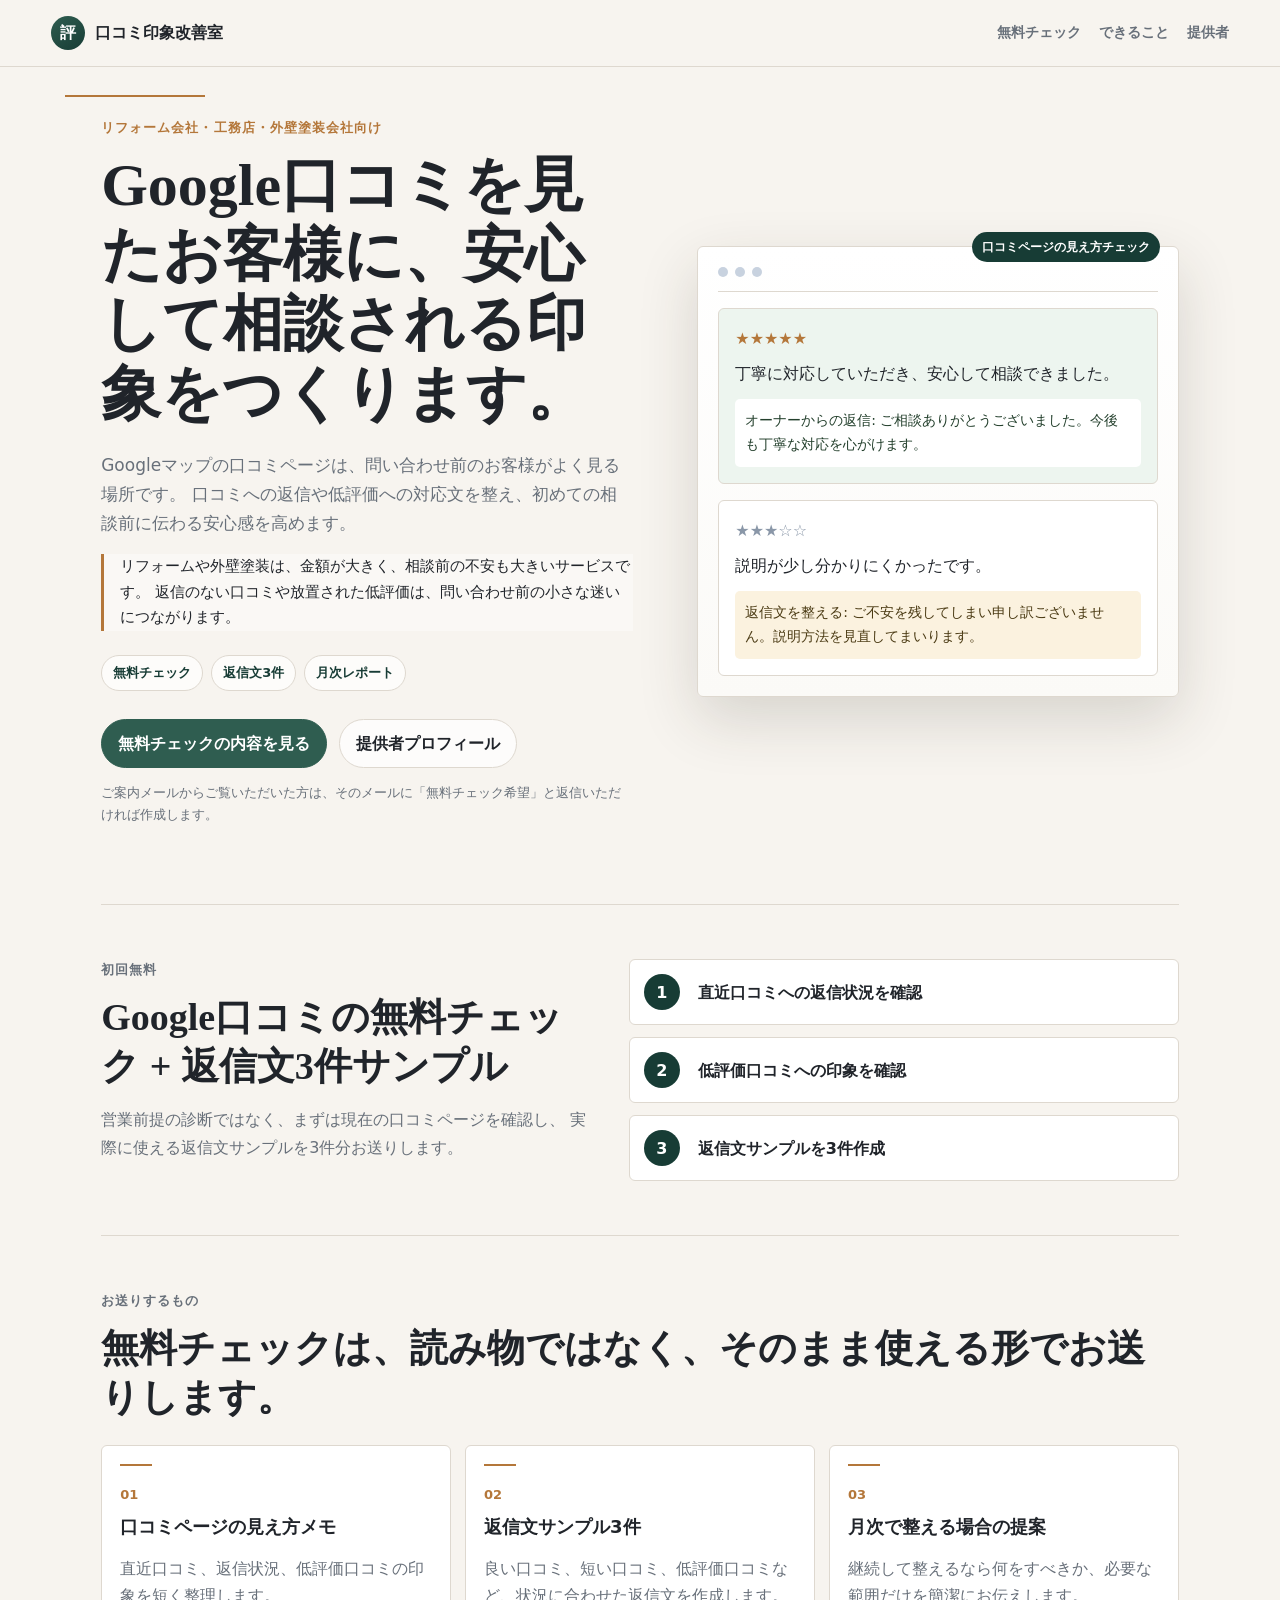
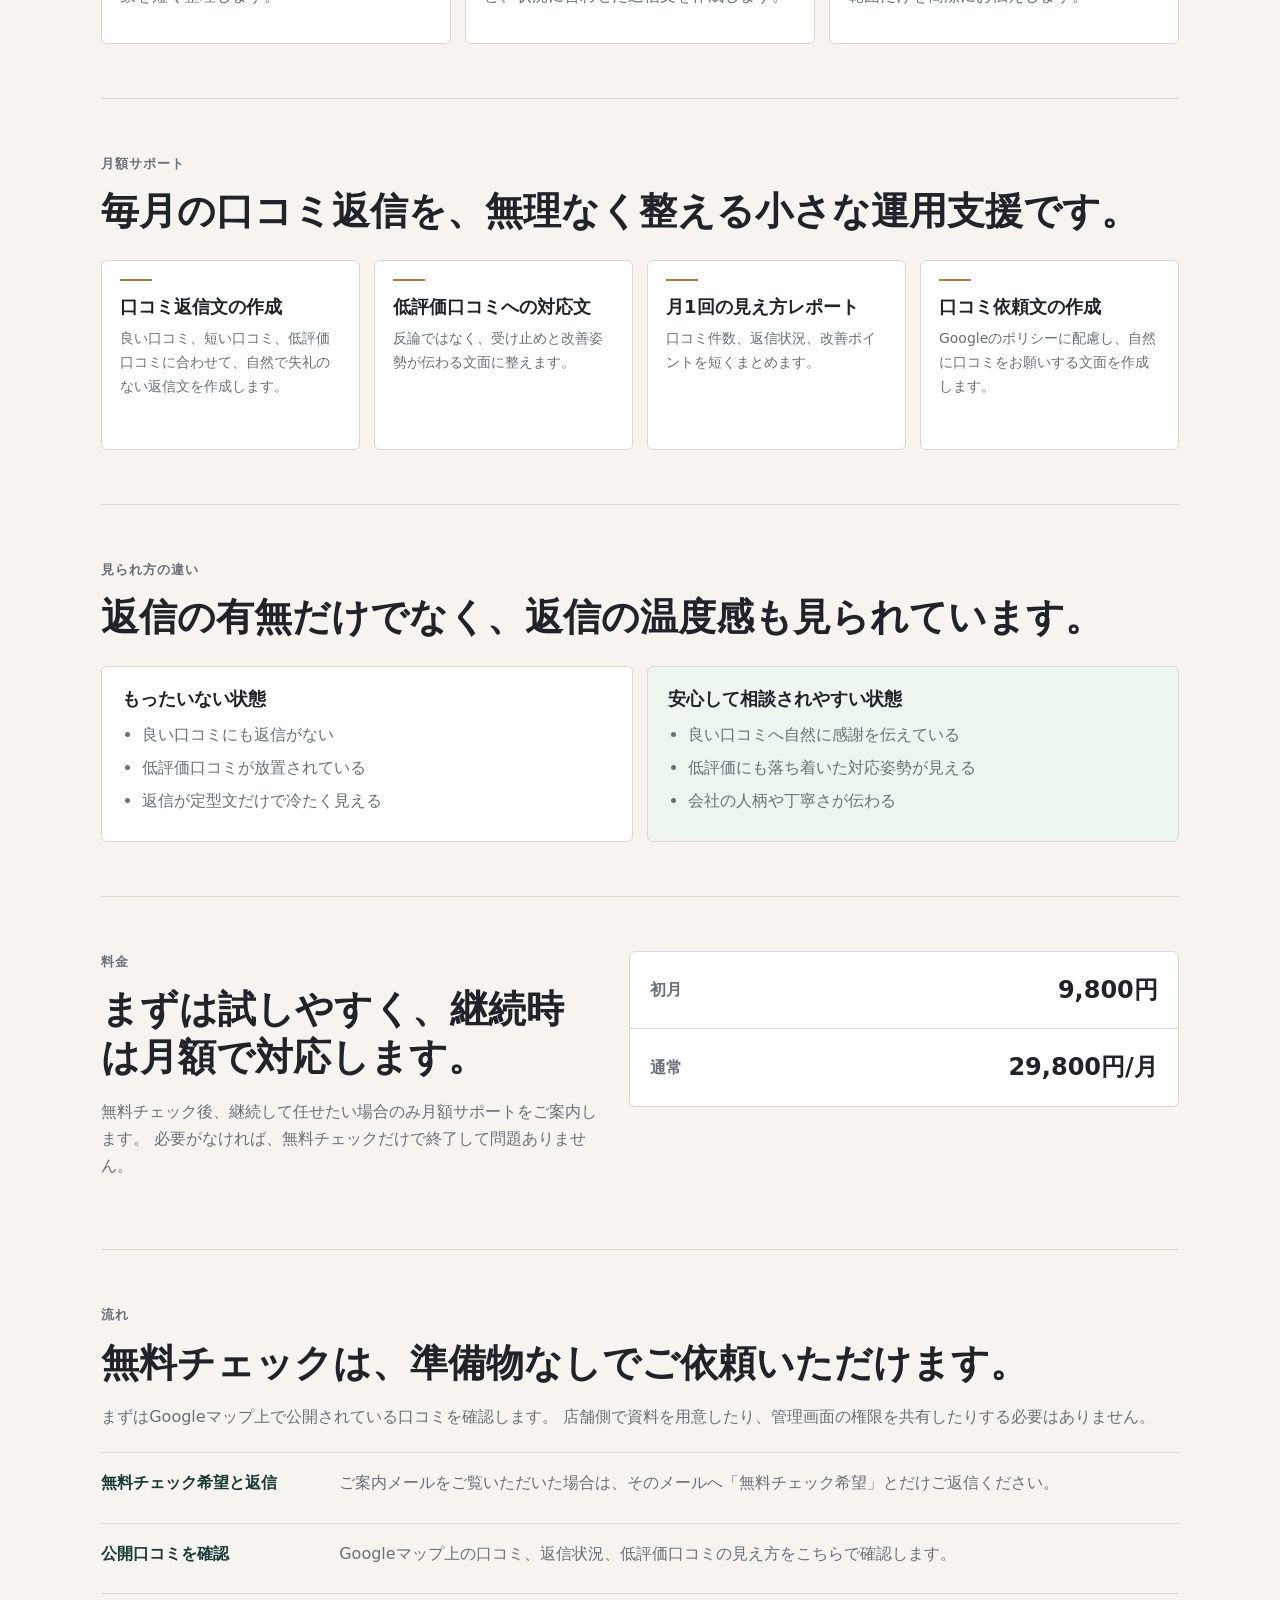
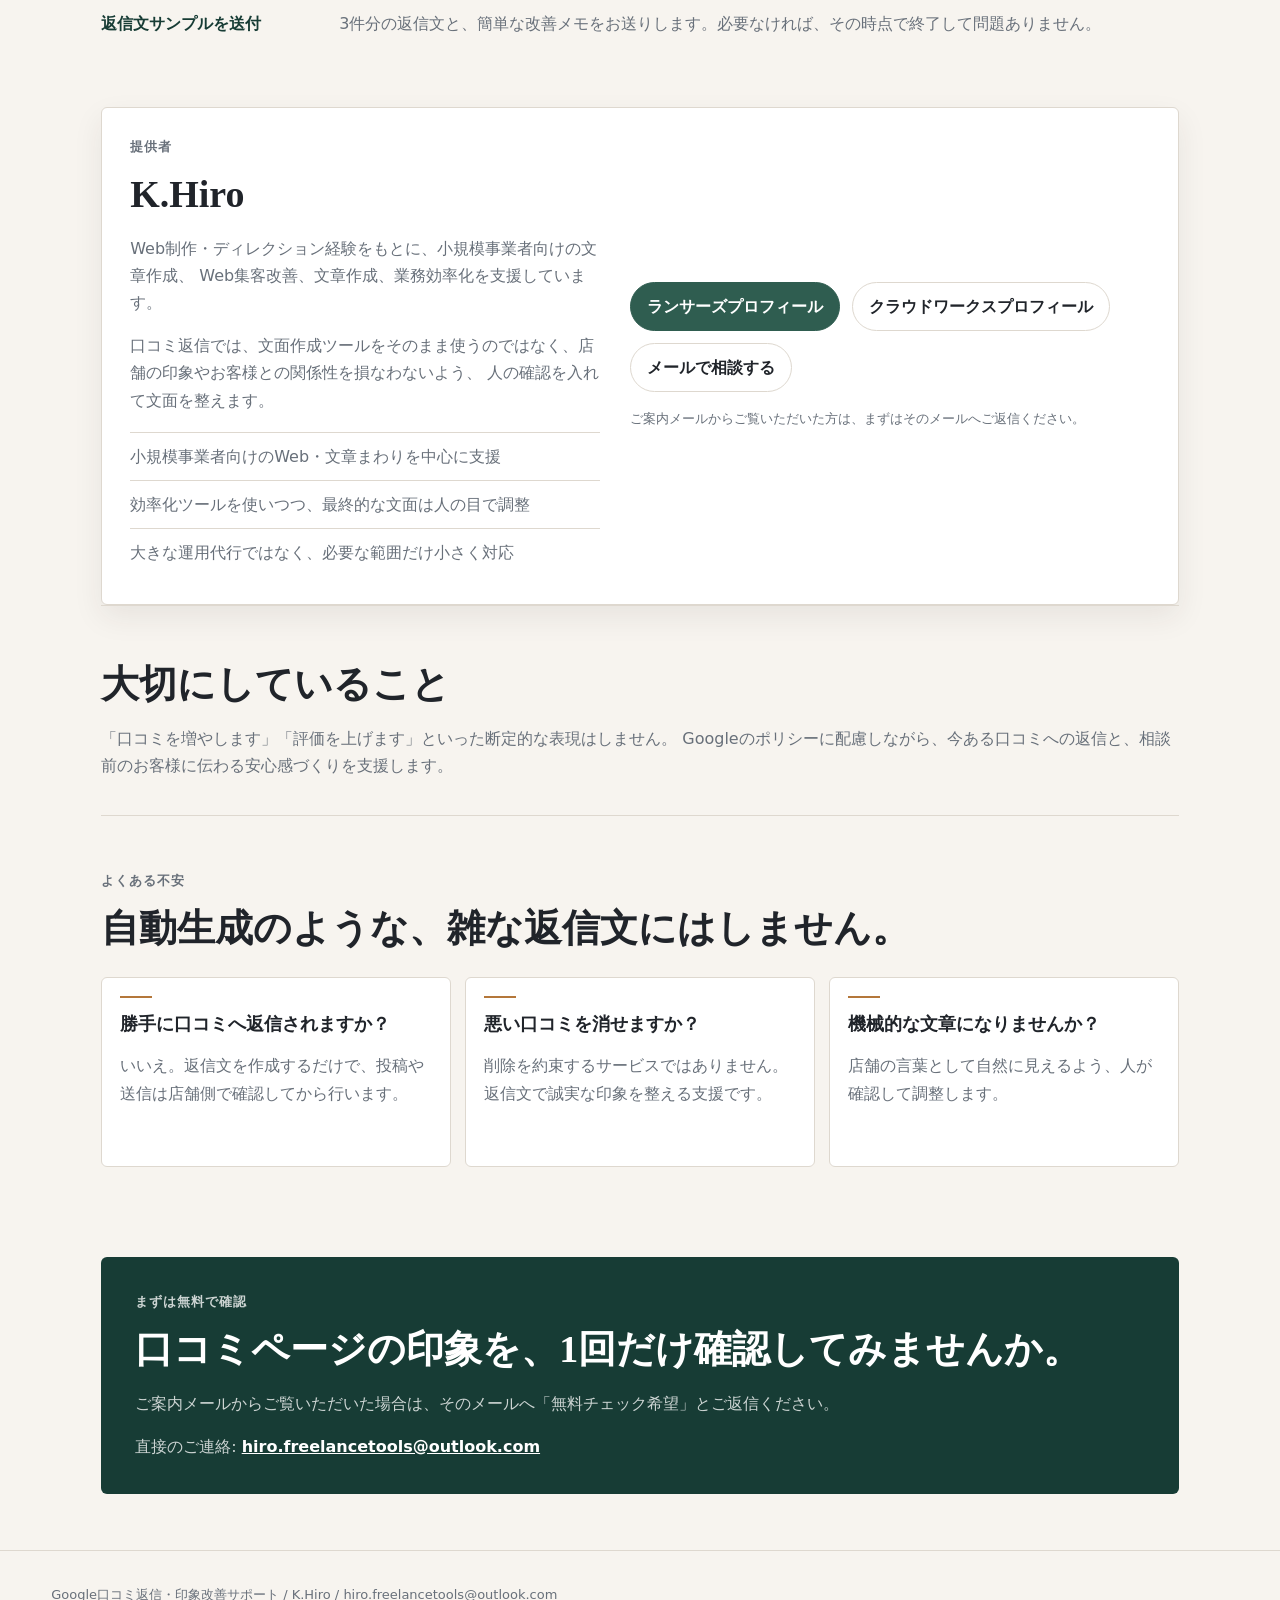
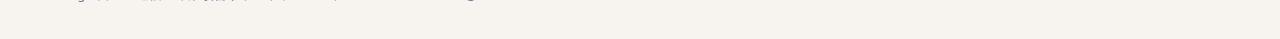
==== lp/index.html @ c5d6cf0b "Prepare MEO outreach landing page" ====
<!doctype html>
<html lang="ja">
<head>
  <meta charset="utf-8">
  <meta name="viewport" content="width=device-width, initial-scale=1">
  <title>Google口コミ返信・印象改善サポート | K.Hiro</title>
  <meta name="description" content="リフォーム会社・工務店向けに、Google口コミページの見え方チェックと口コミ返信文作成をサポートします。初回は無料チェックと返信文3件サンプル。">
  <link rel="stylesheet" href="./styles.css">
</head>
<body>
  <header class="site-header">
    <a class="brand" href="#top" aria-label="Google口コミ返信・印象改善サポート">
      <span class="brand-mark">評</span>
      <span>口コミ印象改善室</span>
    </a>
    <nav class="nav" aria-label="主要ナビゲーション">
      <a href="#offer">無料チェック</a>
      <a href="#service">できること</a>
      <a href="#profile">提供者</a>
    </nav>
  </header>

  <main id="top">
    <section class="hero">
      <div class="hero-copy">
        <p class="eyebrow">リフォーム会社・工務店・外壁塗装会社向け</p>
        <h1>Google口コミを見たお客様に、安心して相談される印象をつくります。</h1>
        <p class="lead">
          Googleマップの口コミページは、問い合わせ前のお客様がよく見る場所です。
          口コミへの返信や低評価への対応文を整え、初めての相談前に伝わる安心感を高めます。
        </p>
        <p class="industry-note">
          リフォームや外壁塗装は、金額が大きく、相談前の不安も大きいサービスです。
          返信のない口コミや放置された低評価は、問い合わせ前の小さな迷いにつながります。
        </p>
        <div class="proof-strip" aria-label="提供内容の要約">
          <span>無料チェック</span>
          <span>返信文3件</span>
          <span>月次レポート</span>
        </div>
        <div class="hero-actions">
          <a class="button primary" href="#offer">無料チェックの内容を見る</a>
          <a class="button secondary" href="#profile">提供者プロフィール</a>
        </div>
        <p class="microcopy">ご案内メールからご覧いただいた方は、そのメールに「無料チェック希望」と返信いただければ作成します。</p>
      </div>
      <figure class="visual" aria-label="口コミページ改善の流れ">
        <div class="visual-window">
          <div class="visual-label">口コミページの見え方チェック</div>
          <div class="window-bar">
            <span></span><span></span><span></span>
          </div>
          <div class="review-card strong">
            <div class="stars">★★★★★</div>
            <p>丁寧に対応していただき、安心して相談できました。</p>
            <div class="reply">オーナーからの返信: ご相談ありがとうございました。今後も丁寧な対応を心がけます。</div>
          </div>
          <div class="review-card">
            <div class="stars muted-stars">★★★☆☆</div>
            <p>説明が少し分かりにくかったです。</p>
            <div class="reply planned">返信文を整える: ご不安を残してしまい申し訳ございません。説明方法を見直してまいります。</div>
          </div>
        </div>
      </figure>
    </section>

    <section id="offer" class="section split">
      <div>
        <p class="eyebrow">初回無料</p>
        <h2>Google口コミの無料チェック + 返信文3件サンプル</h2>
        <p>
          営業前提の診断ではなく、まずは現在の口コミページを確認し、
          実際に使える返信文サンプルを3件分お送りします。
        </p>
      </div>
      <div class="steps" aria-label="無料チェックの内容">
        <div class="step">
          <span>1</span>
          <p>直近口コミへの返信状況を確認</p>
        </div>
        <div class="step">
          <span>2</span>
          <p>低評価口コミへの印象を確認</p>
        </div>
        <div class="step">
          <span>3</span>
          <p>返信文サンプルを3件作成</p>
        </div>
      </div>
    </section>

    <section class="section deliverables">
      <p class="eyebrow">お送りするもの</p>
      <h2>無料チェックは、読み物ではなく、そのまま使える形でお送りします。</h2>
      <div class="deliverable-list">
        <div class="deliverable">
          <span>01</span>
          <h3>口コミページの見え方メモ</h3>
          <p>直近口コミ、返信状況、低評価口コミの印象を短く整理します。</p>
        </div>
        <div class="deliverable">
          <span>02</span>
          <h3>返信文サンプル3件</h3>
          <p>良い口コミ、短い口コミ、低評価口コミなど、状況に合わせた返信文を作成します。</p>
        </div>
        <div class="deliverable">
          <span>03</span>
          <h3>月次で整える場合の提案</h3>
          <p>継続して整えるなら何をすべきか、必要な範囲だけを簡潔にお伝えします。</p>
        </div>
      </div>
    </section>

    <section id="service" class="section">
      <p class="eyebrow">月額サポート</p>
      <h2>毎月の口コミ返信を、無理なく整える小さな運用支援です。</h2>
      <div class="service-grid">
        <article>
          <h3>口コミ返信文の作成</h3>
          <p>良い口コミ、短い口コミ、低評価口コミに合わせて、自然で失礼のない返信文を作成します。</p>
        </article>
        <article>
          <h3>低評価口コミへの対応文</h3>
          <p>反論ではなく、受け止めと改善姿勢が伝わる文面に整えます。</p>
        </article>
        <article>
          <h3>月1回の見え方レポート</h3>
          <p>口コミ件数、返信状況、改善ポイントを短くまとめます。</p>
        </article>
        <article>
          <h3>口コミ依頼文の作成</h3>
          <p>Googleのポリシーに配慮し、自然に口コミをお願いする文面を作成します。</p>
        </article>
      </div>
    </section>

    <section class="section comparison">
      <p class="eyebrow">見られ方の違い</p>
      <h2>返信の有無だけでなく、返信の温度感も見られています。</h2>
      <div class="compare-grid">
        <div class="compare bad">
          <h3>もったいない状態</h3>
          <ul>
            <li>良い口コミにも返信がない</li>
            <li>低評価口コミが放置されている</li>
            <li>返信が定型文だけで冷たく見える</li>
          </ul>
        </div>
        <div class="compare good">
          <h3>安心して相談されやすい状態</h3>
          <ul>
            <li>良い口コミへ自然に感謝を伝えている</li>
            <li>低評価にも落ち着いた対応姿勢が見える</li>
            <li>会社の人柄や丁寧さが伝わる</li>
          </ul>
        </div>
      </div>
    </section>

    <section class="section pricing">
      <div>
        <p class="eyebrow">料金</p>
        <h2>まずは試しやすく、継続時は月額で対応します。</h2>
        <p>
          無料チェック後、継続して任せたい場合のみ月額サポートをご案内します。
          必要がなければ、無料チェックだけで終了して問題ありません。
        </p>
      </div>
      <div class="price-list">
        <div class="price-row">
          <span>初月</span>
          <strong>9,800円</strong>
        </div>
        <div class="price-row">
          <span>通常</span>
          <strong>29,800円/月</strong>
        </div>
      </div>
    </section>

    <section class="section process">
      <p class="eyebrow">流れ</p>
      <h2>無料チェックは、準備物なしでご依頼いただけます。</h2>
      <p>
        まずはGoogleマップ上で公開されている口コミを確認します。
        店舗側で資料を用意したり、管理画面の権限を共有したりする必要はありません。
      </p>
      <ol class="process-list">
        <li>
          <strong>無料チェック希望と返信</strong>
          <span>ご案内メールをご覧いただいた場合は、そのメールへ「無料チェック希望」とだけご返信ください。</span>
        </li>
        <li>
          <strong>公開口コミを確認</strong>
          <span>Googleマップ上の口コミ、返信状況、低評価口コミの見え方をこちらで確認します。</span>
        </li>
        <li>
          <strong>返信文サンプルを送付</strong>
          <span>3件分の返信文と、簡単な改善メモをお送りします。必要なければ、その時点で終了して問題ありません。</span>
        </li>
      </ol>
    </section>

    <section id="profile" class="section profile">
      <div>
        <p class="eyebrow">提供者</p>
        <h2>K.Hiro</h2>
        <p>
          Web制作・ディレクション経験をもとに、小規模事業者向けの文章作成、
          Web集客改善、文章作成、業務効率化を支援しています。
        </p>
        <p>
          口コミ返信では、文面作成ツールをそのまま使うのではなく、店舗の印象やお客様との関係性を損なわないよう、
          人の確認を入れて文面を整えます。
        </p>
        <ul class="profile-points">
          <li>小規模事業者向けのWeb・文章まわりを中心に支援</li>
          <li>効率化ツールを使いつつ、最終的な文面は人の目で調整</li>
          <li>大きな運用代行ではなく、必要な範囲だけ小さく対応</li>
        </ul>
      </div>
      <div class="profile-links">
        <a class="button primary" href="https://www.lancers.jp/profile/hirogue?ref=header_menu" target="_blank" rel="noreferrer">ランサーズプロフィール</a>
        <a class="button secondary" href="https://crowdworks.jp/public/employees/6026627?ref=login_header" target="_blank" rel="noreferrer">クラウドワークスプロフィール</a>
        <a class="button secondary" href="mailto:hiro.freelancetools@outlook.com">メールで相談する</a>
        <p class="profile-note">ご案内メールからご覧いただいた方は、まずはそのメールへご返信ください。</p>
      </div>
    </section>

    <section class="section note">
      <h2>大切にしていること</h2>
      <p>
        「口コミを増やします」「評価を上げます」といった断定的な表現はしません。
        Googleのポリシーに配慮しながら、今ある口コミへの返信と、相談前のお客様に伝わる安心感づくりを支援します。
      </p>
    </section>

    <section class="section faq">
      <p class="eyebrow">よくある不安</p>
      <h2>自動生成のような、雑な返信文にはしません。</h2>
      <div class="faq-grid">
        <article>
          <h3>勝手に口コミへ返信されますか？</h3>
          <p>いいえ。返信文を作成するだけで、投稿や送信は店舗側で確認してから行います。</p>
        </article>
        <article>
          <h3>悪い口コミを消せますか？</h3>
          <p>削除を約束するサービスではありません。返信文で誠実な印象を整える支援です。</p>
        </article>
        <article>
          <h3>機械的な文章になりませんか？</h3>
          <p>店舗の言葉として自然に見えるよう、人が確認して調整します。</p>
        </article>
      </div>
    </section>

    <section class="final-cta">
      <p class="eyebrow">まずは無料で確認</p>
      <h2>口コミページの印象を、1回だけ確認してみませんか。</h2>
      <p>ご案内メールからご覧いただいた場合は、そのメールへ「無料チェック希望」とご返信ください。</p>
      <p class="contact-line">直接のご連絡: <a href="mailto:hiro.freelancetools@outlook.com">hiro.freelancetools@outlook.com</a></p>
    </section>
  </main>

  <footer class="footer">
    <p>Google口コミ返信・印象改善サポート / K.Hiro / hiro.freelancetools@outlook.com</p>
  </footer>
</body>
</html>
---- lp/styles.css ----
:root {
  --ink: #20242a;
  --muted: #68707a;
  --line: #ded8cf;
  --panel: #ffffff;
  --bg: #f7f4ef;
  --brand: #2f5d50;
  --brand-dark: #173c35;
  --accent: #b4773a;
  --soft: #edf3ef;
  --ok: #edf5ef;
  --warn: #fbf2df;
}

* {
  box-sizing: border-box;
}

body {
  margin: 0;
  font-family: "BIZ UDPGothic", "Yu Gothic UI", "Yu Gothic", "Meiryo", system-ui, sans-serif;
  color: var(--ink);
  background: var(--bg);
  line-height: 1.7;
  font-feature-settings: "palt" 1;
}

a {
  color: inherit;
}

.site-header {
  position: sticky;
  top: 0;
  z-index: 10;
  display: flex;
  align-items: center;
  justify-content: space-between;
  gap: 24px;
  padding: 16px clamp(20px, 4vw, 56px);
  background: rgba(247, 244, 239, 0.95);
  border-bottom: 1px solid var(--line);
  backdrop-filter: blur(12px);
}

.brand {
  display: inline-flex;
  align-items: center;
  gap: 10px;
  color: var(--ink);
  font-weight: 700;
  text-decoration: none;
  letter-spacing: 0;
}

.brand-mark {
  display: inline-grid;
  place-items: center;
  width: 34px;
  height: 34px;
  border-radius: 50%;
  color: #fff;
  background: linear-gradient(145deg, var(--brand), var(--brand-dark));
  font-weight: 800;
}

.nav {
  display: flex;
  gap: 18px;
  font-size: 14px;
}

.nav a {
  color: var(--muted);
  text-decoration: none;
  font-weight: 700;
}

.nav a:hover {
  color: var(--brand);
}

main {
  max-width: 1180px;
  margin: 0 auto;
  padding: 0 clamp(20px, 4vw, 56px) 56px;
}

.hero {
  min-height: calc(100vh - 64px);
  display: grid;
  grid-template-columns: minmax(0, 1.05fr) minmax(320px, 0.95fr);
  align-items: center;
  gap: clamp(28px, 5vw, 70px);
  padding: 50px 0 78px;
  position: relative;
}

.hero::before {
  content: "";
  position: absolute;
  inset: 28px auto auto -36px;
  width: 140px;
  height: 2px;
  background: var(--accent);
}

.eyebrow {
  margin: 0 0 12px;
  color: var(--accent);
  font-size: 13px;
  font-weight: 800;
  letter-spacing: 0.08em;
  text-transform: uppercase;
}

h1,
h2,
h3,
p {
  overflow-wrap: anywhere;
}

h1 {
  margin: 0;
  max-width: 820px;
  font-family: "Yu Mincho", "BIZ UDMincho", "Hiragino Mincho ProN", serif;
  font-size: clamp(34px, 5vw, 60px);
  line-height: 1.16;
  font-weight: 700;
  letter-spacing: 0;
}

h2 {
  margin: 0 0 14px;
  font-family: "Yu Mincho", "BIZ UDMincho", "Hiragino Mincho ProN", serif;
  font-size: clamp(25px, 3.3vw, 38px);
  line-height: 1.28;
  font-weight: 700;
  letter-spacing: 0;
}

h3 {
  margin: 0 0 8px;
  font-size: 18px;
  line-height: 1.35;
}

.lead {
  max-width: 720px;
  margin: 22px 0 0;
  color: var(--muted);
  font-size: 17px;
}

.microcopy {
  max-width: 650px;
  margin: 14px 0 0;
  color: var(--muted);
  font-size: 13px;
}

.industry-note {
  max-width: 680px;
  margin: 16px 0 0;
  padding-left: 16px;
  border-left: 3px solid var(--accent);
  color: var(--ink);
  font-size: 15px;
  background: rgba(255, 255, 255, 0.36);
}

.proof-strip {
  display: flex;
  flex-wrap: wrap;
  gap: 8px;
  margin-top: 24px;
}

.proof-strip span {
  padding: 6px 11px;
  border: 1px solid var(--line);
  border-radius: 999px;
  color: var(--brand-dark);
  background: rgba(255, 255, 255, 0.72);
  font-size: 13px;
  font-weight: 800;
}

.hero-actions,
.profile-links {
  display: flex;
  flex-wrap: wrap;
  gap: 12px;
  margin-top: 28px;
}

.button {
  display: inline-flex;
  min-height: 44px;
  align-items: center;
  justify-content: center;
  padding: 10px 16px;
  border: 1px solid var(--line);
  border-radius: 999px;
  font-weight: 800;
  text-decoration: none;
}

.button.primary {
  color: #fff;
  background: var(--brand);
  border-color: var(--brand);
}

.button.secondary {
  background: rgba(255, 255, 255, 0.76);
}

.visual {
  margin: 0;
}

.visual-window {
  position: relative;
  padding: 20px;
  background: linear-gradient(180deg, #fff, #fbfaf7);
  border: 1px solid var(--line);
  border-radius: 6px;
  box-shadow: 0 22px 60px rgba(50, 42, 32, 0.16);
}

.visual-label {
  position: absolute;
  right: 18px;
  top: -15px;
  padding: 5px 10px;
  color: #fff;
  background: var(--brand-dark);
  border-radius: 999px;
  font-size: 12px;
  font-weight: 800;
}

.window-bar {
  display: flex;
  gap: 7px;
  padding-bottom: 14px;
  border-bottom: 1px solid var(--line);
}

.window-bar span {
  width: 10px;
  height: 10px;
  border-radius: 50%;
  background: #c8d2df;
}

.review-card {
  margin-top: 16px;
  padding: 16px;
  border: 1px solid var(--line);
  border-radius: 6px;
  background: #fff;
}

.review-card.strong {
  background: var(--ok);
}

.stars {
  color: var(--accent);
  font-weight: 900;
  letter-spacing: 0;
}

.muted-stars {
  color: #8a97a8;
}

.review-card p {
  margin: 8px 0 12px;
}

.reply {
  padding: 10px;
  border-radius: 5px;
  color: #24402d;
  background: #fff;
  font-size: 14px;
}

.reply.planned {
  background: var(--warn);
  color: #4a3a13;
}

.section {
  padding: 54px 0;
  border-top: 1px solid var(--line);
}

.split,
.pricing,
.profile {
  display: grid;
  grid-template-columns: minmax(0, 0.95fr) minmax(320px, 1.05fr);
  gap: 30px;
  align-items: start;
}

.section p {
  color: var(--muted);
}

.steps {
  display: grid;
  gap: 12px;
}

.step {
  display: grid;
  grid-template-columns: 42px minmax(0, 1fr);
  gap: 12px;
  align-items: center;
  padding: 14px;
  background: #fff;
  border: 1px solid var(--line);
  border-radius: 6px;
}

.step span {
  display: grid;
  place-items: center;
  width: 36px;
  height: 36px;
  border-radius: 50%;
  color: #fff;
  background: var(--brand-dark);
  font-weight: 900;
}

.step p {
  margin: 0;
  color: var(--ink);
  font-weight: 700;
}

.service-grid,
.deliverable-list,
.faq-grid {
  display: grid;
  grid-template-columns: repeat(4, minmax(0, 1fr));
  gap: 14px;
  margin-top: 24px;
}

.service-grid article,
.deliverable,
.faq-grid article {
  min-height: 190px;
  padding: 18px;
  background: #fff;
  border: 1px solid var(--line);
  border-radius: 6px;
  position: relative;
}

.service-grid article::before,
.deliverable::before,
.faq-grid article::before {
  content: "";
  display: block;
  width: 32px;
  height: 2px;
  margin-bottom: 14px;
  background: var(--accent);
}

.service-grid p {
  margin: 0;
  font-size: 14px;
}

.deliverable-list,
.faq-grid {
  grid-template-columns: repeat(3, minmax(0, 1fr));
}

.deliverable span {
  display: inline-block;
  margin-bottom: 8px;
  color: var(--accent);
  font-size: 13px;
  font-weight: 900;
}

.process-list {
  display: grid;
  gap: 10px;
  margin: 22px 0 0;
  padding: 0;
  list-style: none;
}

.process-list li {
  display: grid;
  grid-template-columns: 220px minmax(0, 1fr);
  gap: 18px;
  padding: 16px 0;
  border-top: 1px solid var(--line);
}

.process-list strong {
  color: var(--brand-dark);
}

.process-list span {
  color: var(--muted);
}

.compare-grid {
  display: grid;
  grid-template-columns: 1fr 1fr;
  gap: 14px;
  margin-top: 24px;
}

.compare {
  padding: 20px;
  background: #fff;
  border: 1px solid var(--line);
  border-radius: 6px;
}

.compare.good {
  background: var(--ok);
}

.compare.bad {
  background: #fff;
}

.compare ul {
  margin: 10px 0 0;
  padding-left: 1.25em;
  color: var(--muted);
}

.compare li {
  margin: 6px 0;
}

.price-list {
  background: #fff;
  border: 1px solid var(--line);
  border-radius: 6px;
  overflow: hidden;
}

.price-row {
  display: flex;
  align-items: center;
  justify-content: space-between;
  gap: 16px;
  padding: 18px 20px;
  border-bottom: 1px solid var(--line);
}

.price-row:last-child {
  border-bottom: 0;
}

.price-row span {
  color: var(--muted);
  font-weight: 700;
}

.price-row strong {
  font-size: 24px;
}

.profile {
  background: #fff;
  border: 1px solid var(--line);
  border-radius: 6px;
  padding: 28px;
  box-shadow: 0 12px 30px rgba(50, 42, 32, 0.08);
}

.profile .profile-links {
  align-self: center;
  margin-top: 0;
}

.profile-note {
  width: 100%;
  margin: 4px 0 0;
  color: var(--muted);
  font-size: 13px;
}

.profile-points {
  margin: 18px 0 0;
  padding: 0;
  list-style: none;
}

.profile-points li {
  padding: 10px 0;
  border-top: 1px solid var(--line);
  color: var(--muted);
}

.note {
  padding-bottom: 20px;
}

.footer {
  border-top: 1px solid var(--line);
  padding: 20px clamp(20px, 4vw, 56px);
  color: var(--muted);
  font-size: 13px;
}

.final-cta {
  margin-top: 36px;
  padding: 34px;
  color: #fff;
  background: var(--brand-dark);
  border-radius: 6px;
}

.final-cta .eyebrow,
.final-cta p {
  color: rgba(255, 255, 255, 0.78);
}

.final-cta h2 {
  color: #fff;
}

.final-cta a {
  color: #fff;
  font-weight: 800;
}

.contact-line {
  margin-bottom: 0;
}

@media (max-width: 880px) {
  .site-header {
    position: static;
    align-items: flex-start;
    flex-direction: column;
  }

  .hero,
  .split,
  .pricing,
  .profile {
    grid-template-columns: 1fr;
  }

  .hero {
    min-height: auto;
    padding-top: 36px;
  }

  .service-grid {
    grid-template-columns: 1fr 1fr;
  }

  .deliverable-list,
  .faq-grid {
    grid-template-columns: 1fr;
  }

  .process-list li {
    grid-template-columns: 1fr;
    gap: 4px;
  }

  .compare-grid {
    grid-template-columns: 1fr;
  }
}

@media (max-width: 560px) {
  .nav {
    flex-wrap: wrap;
  }

  .service-grid {
    grid-template-columns: 1fr;
  }

  .price-row {
    align-items: flex-start;
    flex-direction: column;
  }
}
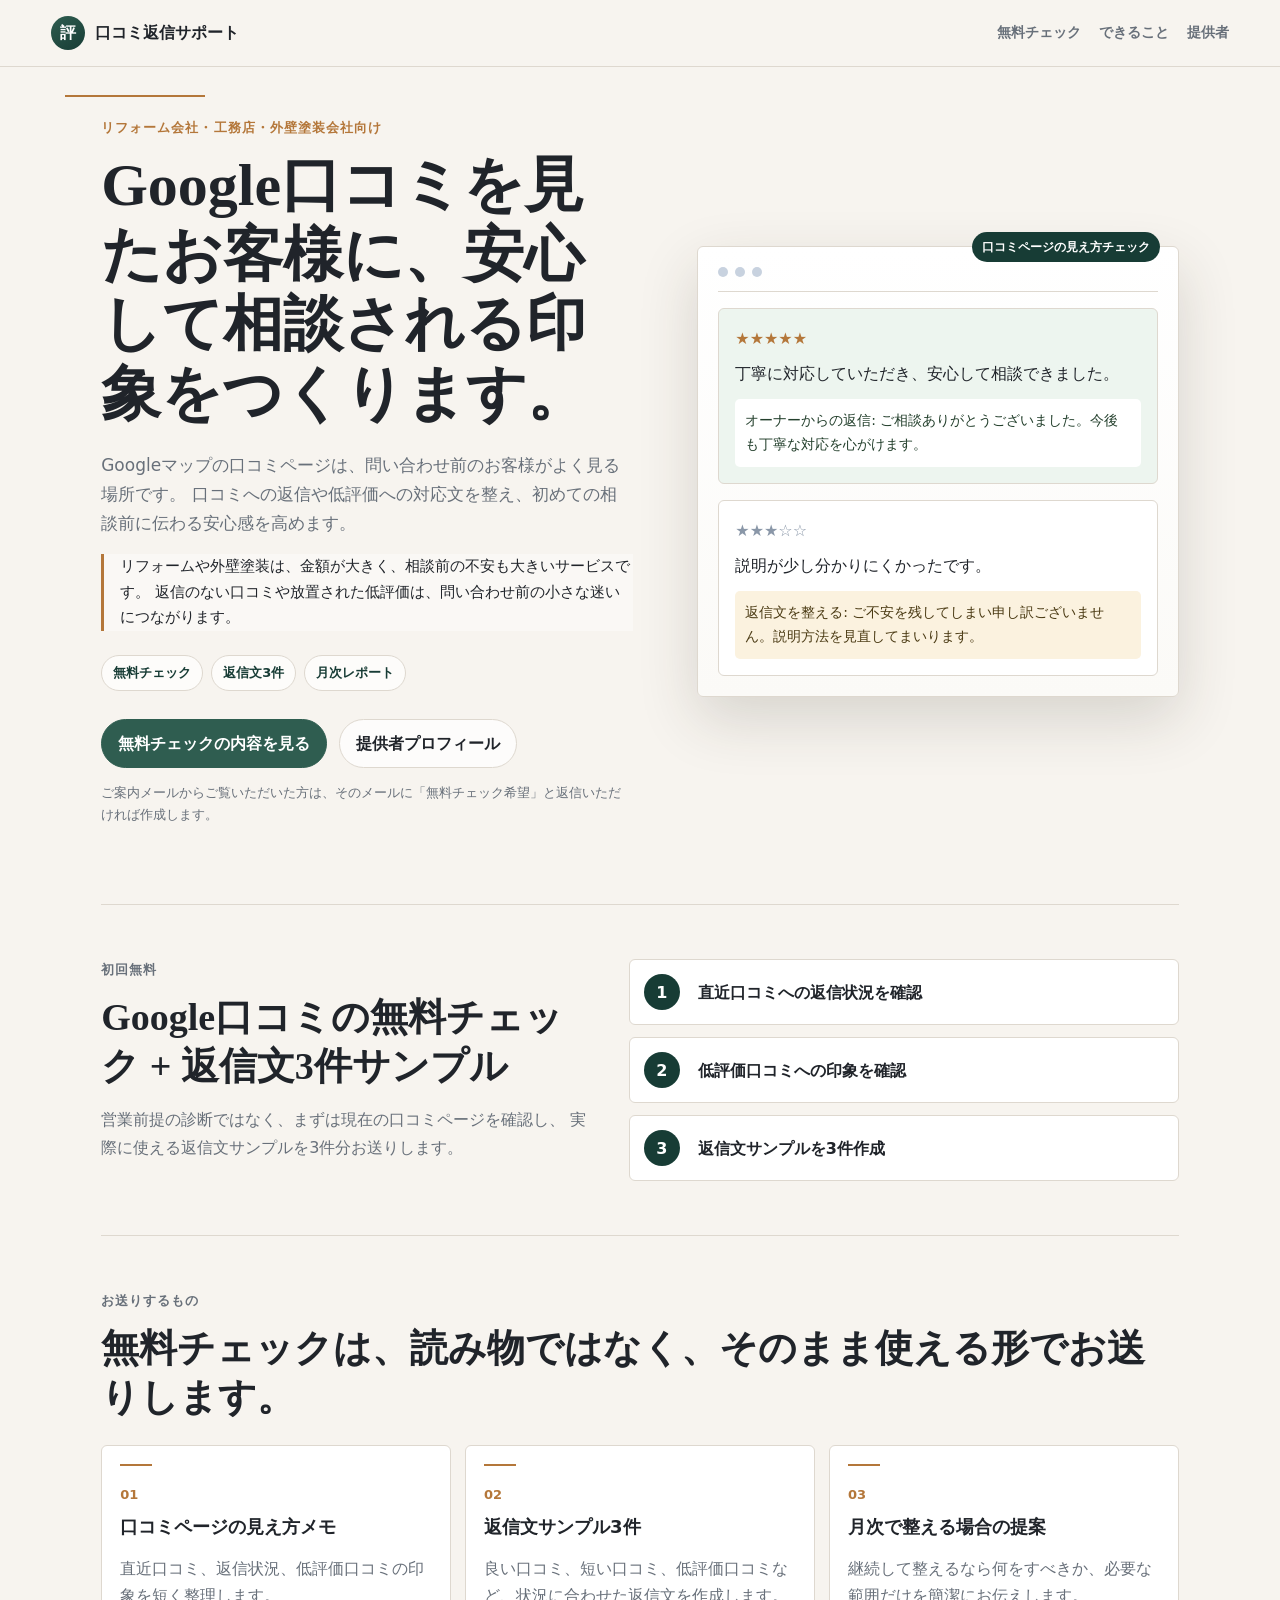
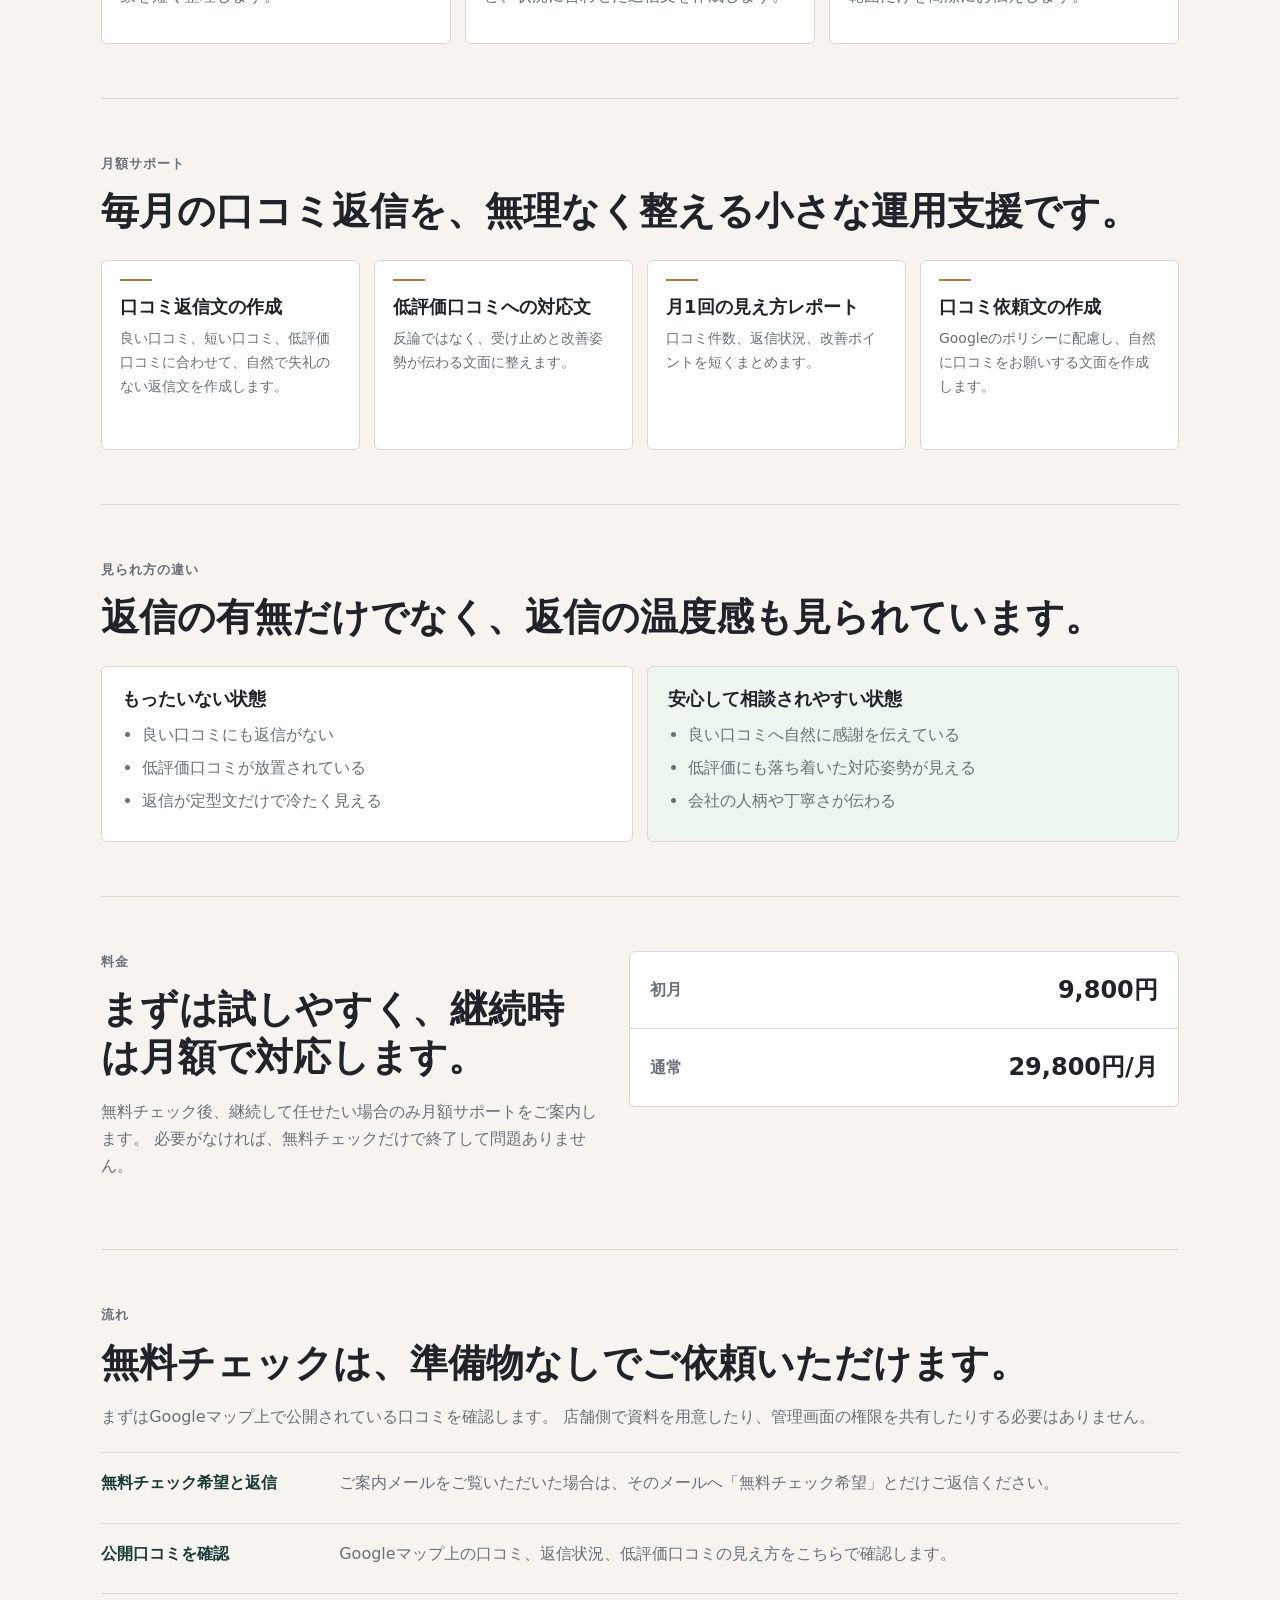
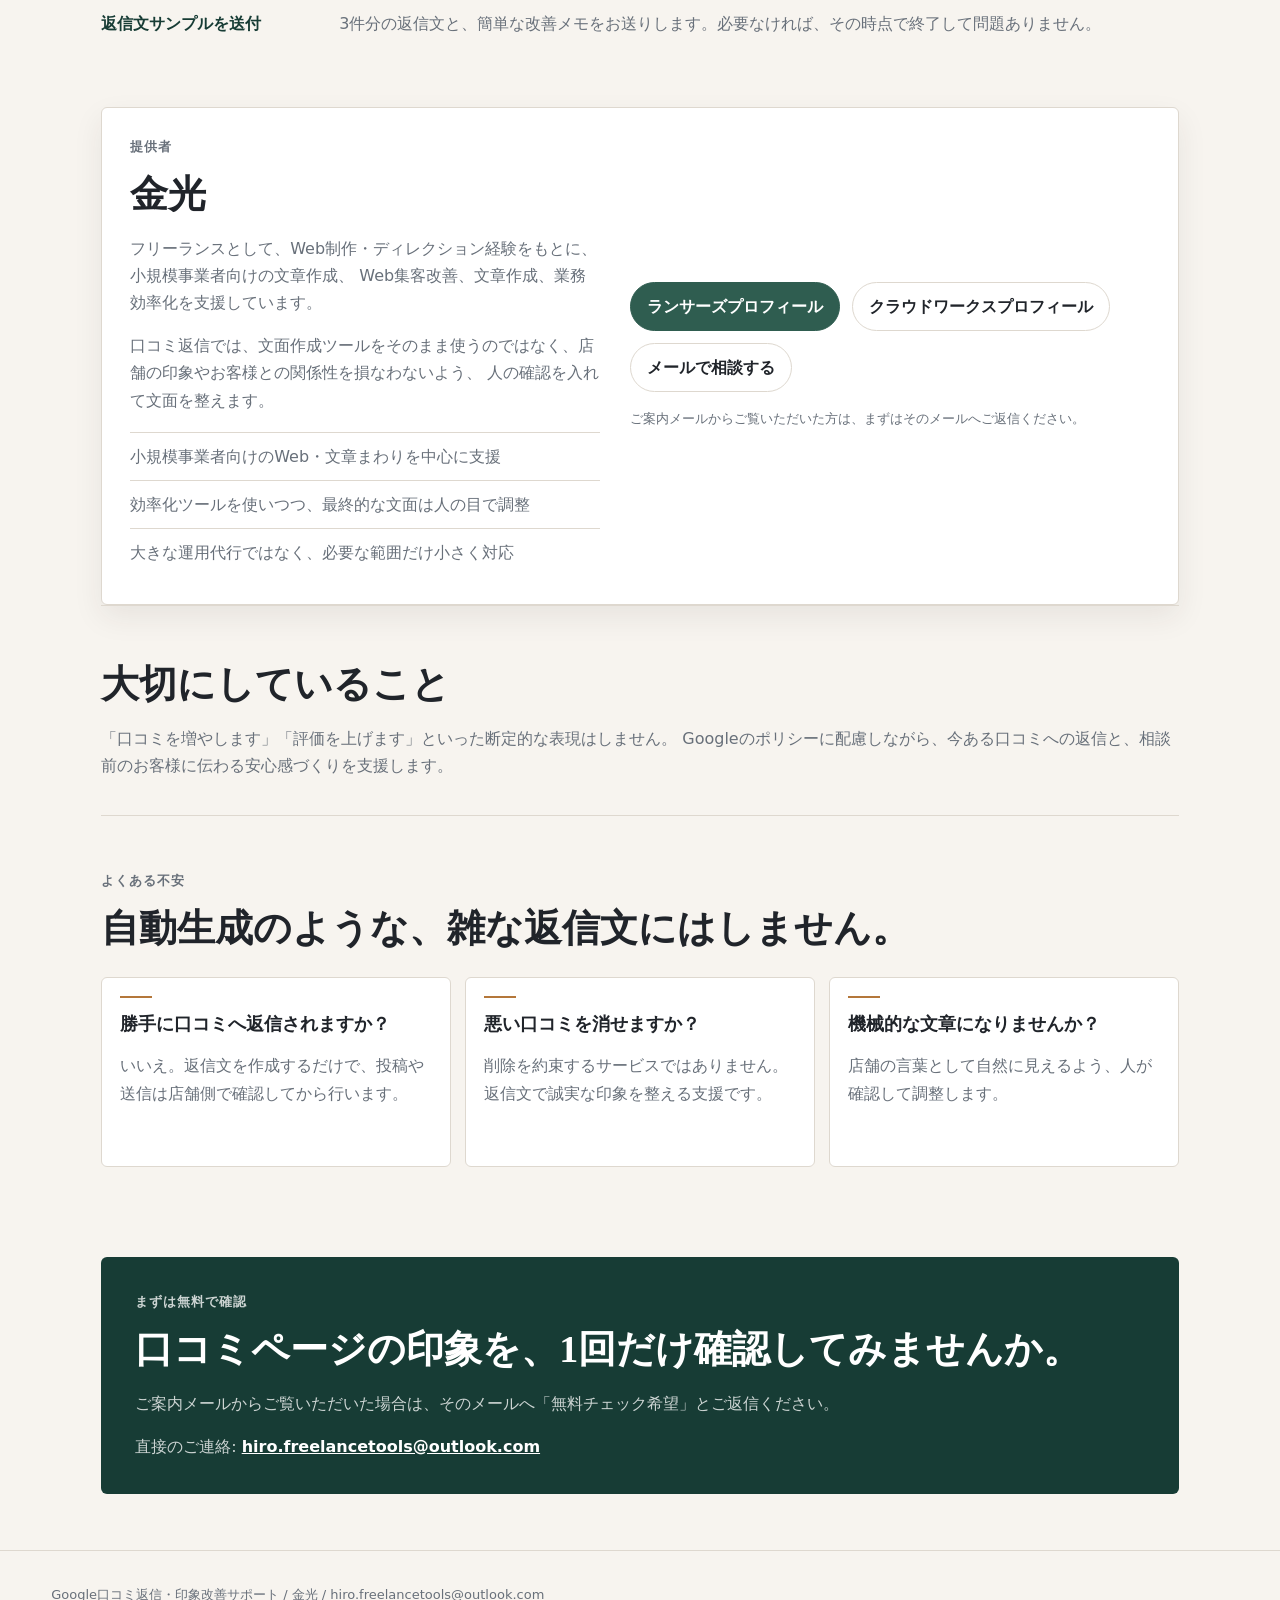
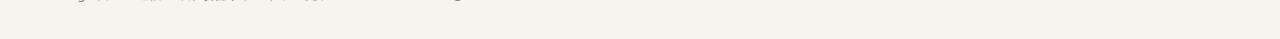
==== commit 2fa18f7e: "Update public identity to Kanemitsu" ====
--- a/lp/index.html
+++ b/lp/index.html
@@ -3,7 +3,7 @@
 <head>
   <meta charset="utf-8">
   <meta name="viewport" content="width=device-width, initial-scale=1">
-  <title>Google口コミ返信・印象改善サポート | K.Hiro</title>
+  <title>Google口コミ返信・印象改善サポート | 金光</title>
   <meta name="description" content="リフォーム会社・工務店向けに、Google口コミページの見え方チェックと口コミ返信文作成をサポートします。初回は無料チェックと返信文3件サンプル。">
   <link rel="stylesheet" href="./styles.css">
 </head>
@@ -11,7 +11,7 @@
   <header class="site-header">
     <a class="brand" href="#top" aria-label="Google口コミ返信・印象改善サポート">
       <span class="brand-mark">評</span>
-      <span>口コミ印象改善室</span>
+      <span>口コミ返信サポート</span>
     </a>
     <nav class="nav" aria-label="主要ナビゲーション">
       <a href="#offer">無料チェック</a>
@@ -204,9 +204,9 @@
     <section id="profile" class="section profile">
       <div>
         <p class="eyebrow">提供者</p>
-        <h2>K.Hiro</h2>
-        <p>
-          Web制作・ディレクション経験をもとに、小規模事業者向けの文章作成、
+        <h2>金光</h2>
+        <p>
+          フリーランスとして、Web制作・ディレクション経験をもとに、小規模事業者向けの文章作成、
           Web集客改善、文章作成、業務効率化を支援しています。
         </p>
         <p>
@@ -263,7 +263,7 @@
   </main>
 
   <footer class="footer">
-    <p>Google口コミ返信・印象改善サポート / K.Hiro / hiro.freelancetools@outlook.com</p>
+    <p>Google口コミ返信・印象改善サポート / 金光 / hiro.freelancetools@outlook.com</p>
   </footer>
 </body>
 </html>
